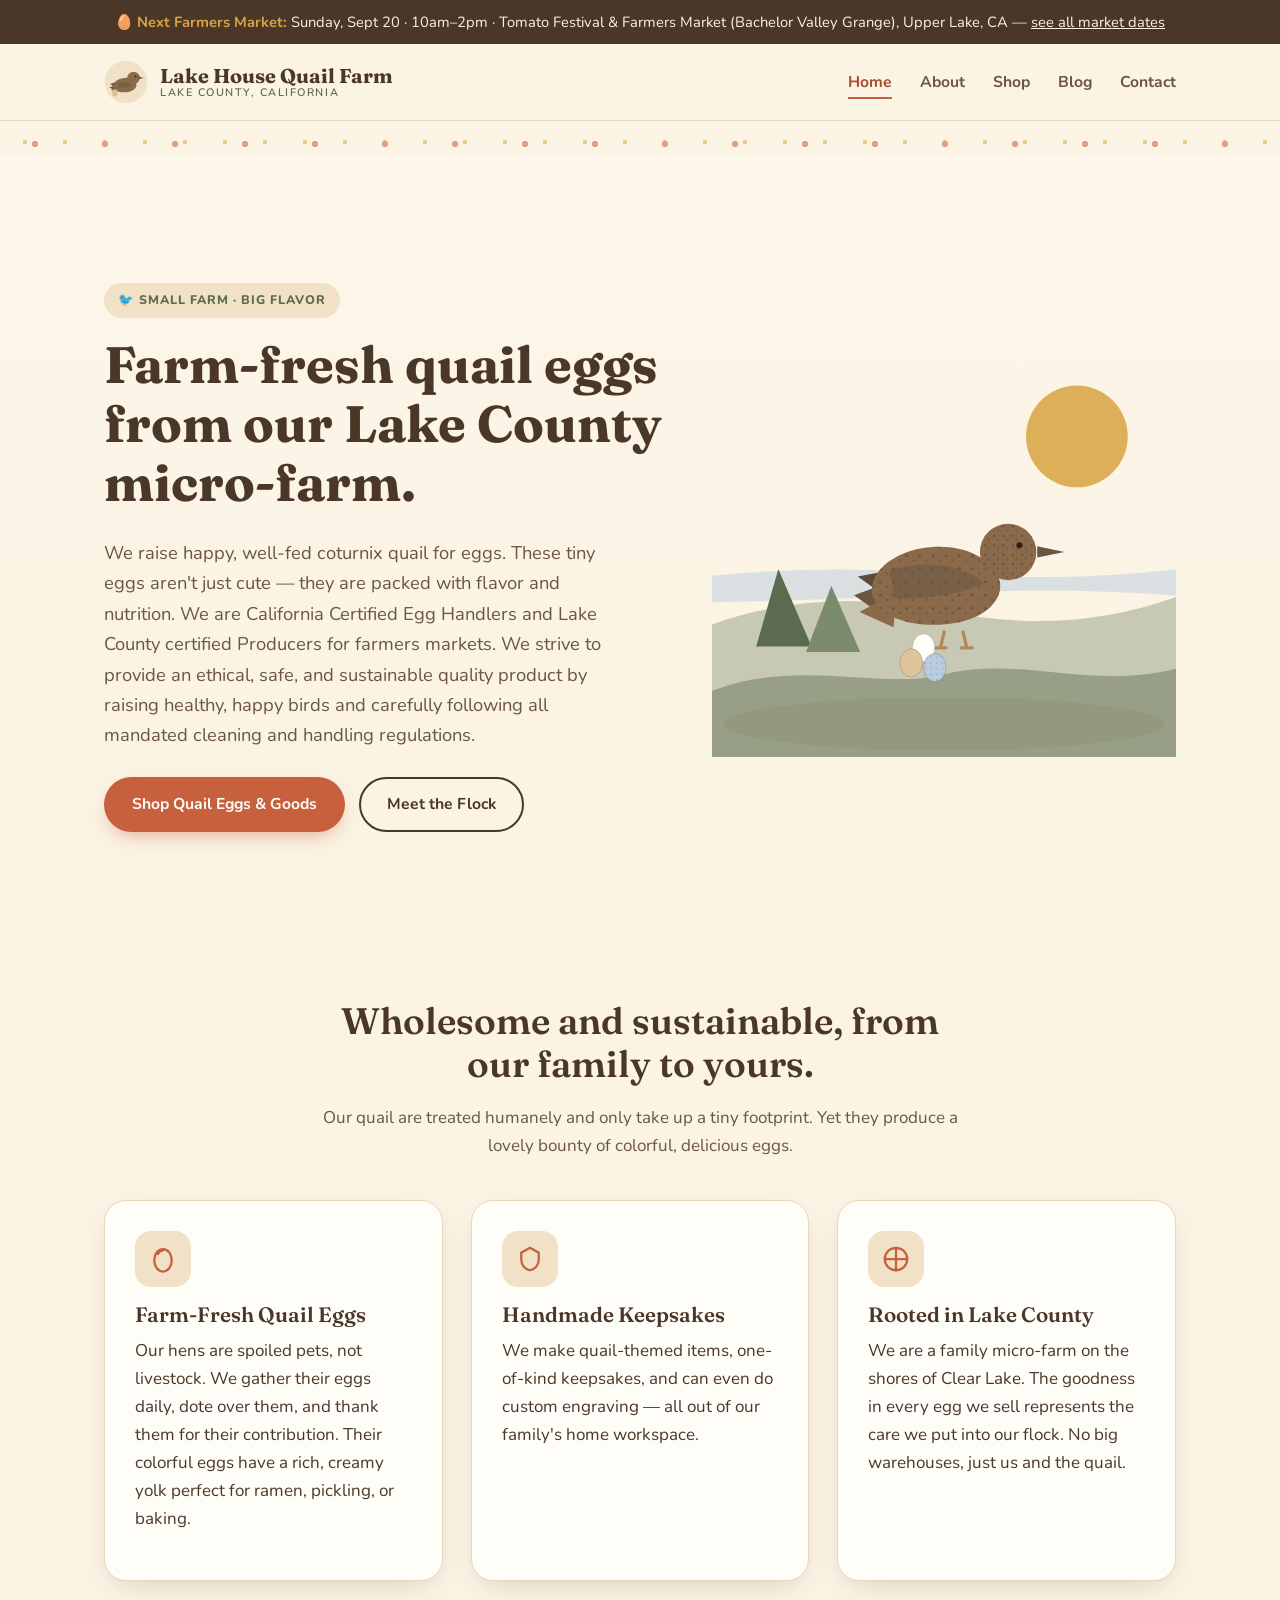
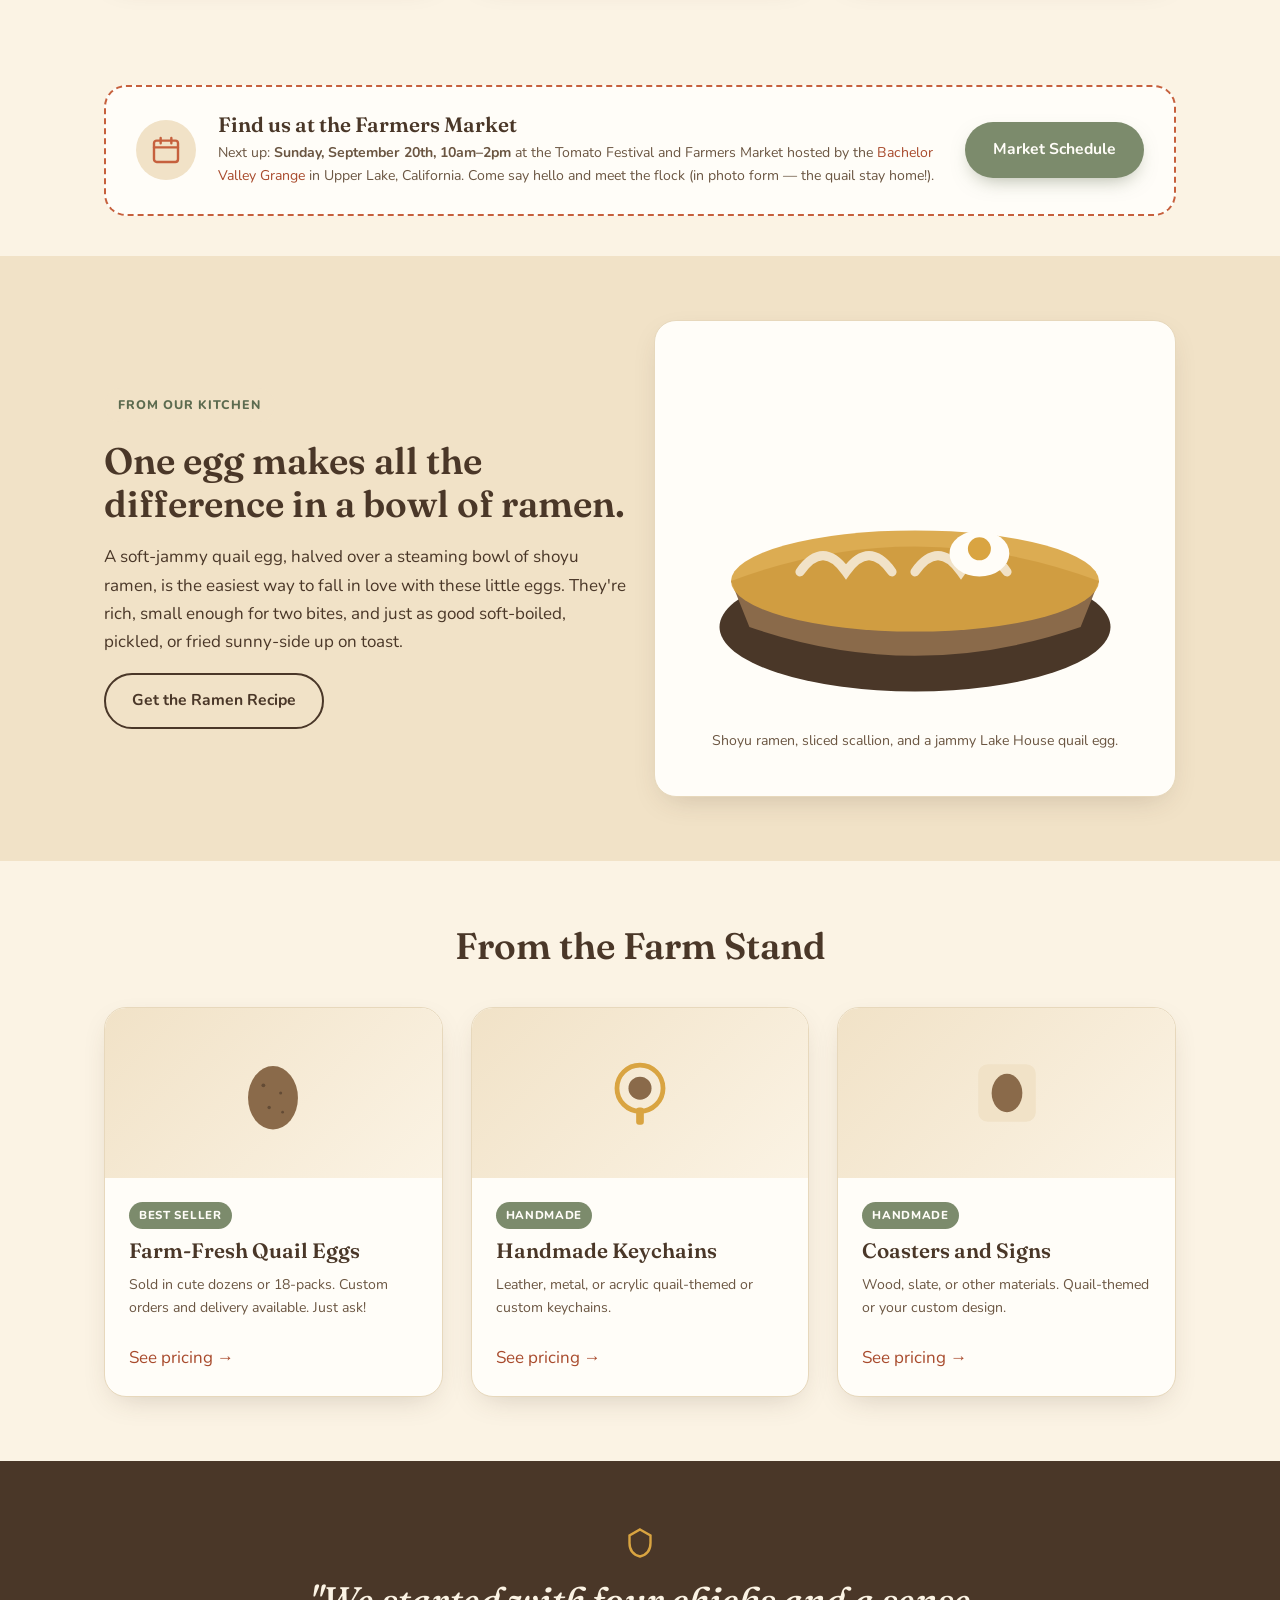
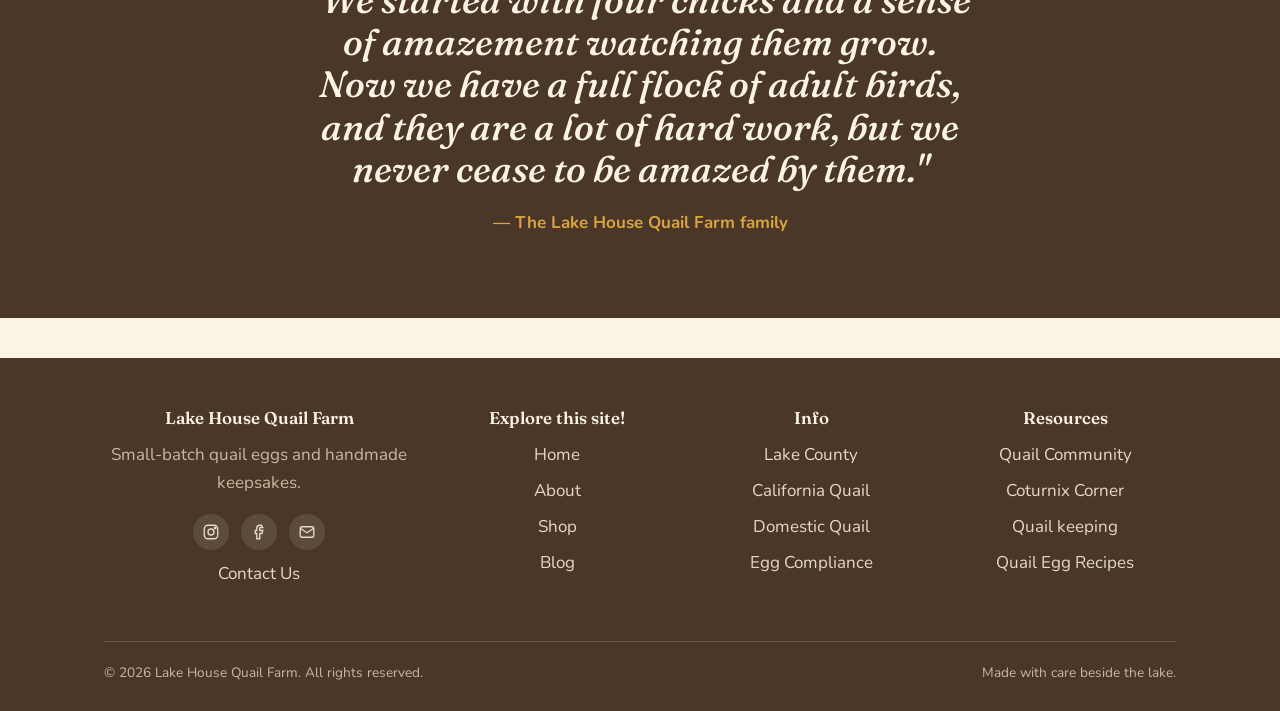
==== index.html @ 76531125 "Initial commit: Lake House Quail Farm website Static site with home, about, shop, contact, and blog " ====
<!DOCTYPE html>
<html lang="en">
<head>
<meta charset="UTF-8">
<meta name="viewport" content="width=device-width, initial-scale=1.0">
<title>Lake House Quail Farm | Farm-Fresh Quail Eggs in Lake County, CA</title>
<meta name="description" content="Small-batch, farm-fresh quail eggs and handmade quail-egg keepsakes from Lake House Quail Farm, nestled beside the water in Lake County, Northern California.">
<link rel="icon" href="data:image/svg+xml,<svg xmlns=%22http://www.w3.org/2000/svg%22 viewBox=%220 0 100 100%22><circle cx=%2250%22 cy=%2250%22 r=%2248%22 fill=%22%23C6603D%22/></svg>">
<link rel="stylesheet" href="css/style.css">
</head>
<body>

<div class="market-banner">
  🥚 <strong>Next Farmers Market:</strong> Sunday, Sept&nbsp;20 &middot; 10am&ndash;2pm &middot; Tomato Festival &amp; Farmers Market (Bachelor Valley Grange), Upper Lake, CA &mdash; <a href="contact.html">see all market dates</a>
</div>

<header class="site-header">
  <div class="nav-inner">
    <a href="index.html" class="brand">
      <svg class="logo-mark" viewBox="0 0 64 64" fill="none" xmlns="http://www.w3.org/2000/svg">
        <circle cx="32" cy="32" r="31" fill="#F1E2C7"/>
        <!-- tail -->
        <path d="M9 35 L21 31 L18 41 Z" fill="#5C4A38"/>
        <path d="M8 40 L20 35 L17 45 Z" fill="#6B5642"/>
        <path d="M10 44 L21 38 L19 47 Z" fill="#8A6A4A"/>
        <!-- body -->
        <path d="M14 42 C11 34 19 27 29 26 C38 25 45 29 47 35 C48 39 45 44 37 46 C28 48 18 47 14 42 Z" fill="#8A6A4A"/>
        <!-- wing -->
        <path d="M20 34 C27 31 36 32 41 37 C35 39 27 40 21 40 Z" fill="#6B5642" opacity="0.55"/>
        <!-- head -->
        <circle cx="43" cy="26" r="9" fill="#8A6A4A"/>
        <!-- beak -->
        <path d="M50 24 L58 26 L50 28 Z" fill="#6B5642"/>
        <!-- eye -->
        <circle cx="46" cy="24" r="1.3" fill="#2E2018"/>
        <!-- egg -->
        <ellipse cx="16" cy="48" rx="4.2" ry="5.2" fill="#DEC49A"/>
        <circle cx="14.5" cy="46" r="0.55" fill="#4A3728" opacity="0.5"/>
        <circle cx="17" cy="49" r="0.55" fill="#4A3728" opacity="0.5"/>
        <circle cx="15" cy="51" r="0.55" fill="#4A3728" opacity="0.5"/>
      </svg>
      <span class="brand-text">Lake House Quail Farm<small>Lake County, California</small></span>
    </a>
    <nav class="main-nav">
      <ul>
        <li><a href="index.html" class="active">Home</a></li>
        <li><a href="about.html">About</a></li>
        <li><a href="shop.html">Shop</a></li>
        <li><a href="blog.html">Blog</a></li>
        <li><a href="contact.html">Contact</a></li>
      </ul>
    </nav>
  </div>
</header>

<div class="speckle-divider"></div>

<!-- HERO -->
<section class="hero">
  <div class="hero-inner">
    <div>
      <span class="eyebrow">🐦 Small Farm &middot; Big Flavor</span>
      <h1>Farm-fresh quail eggs from our Lake County micro-farm.</h1>
      <p class="lead">We raise happy, well-fed coturnix quail for eggs. These tiny eggs aren't just cute &mdash; they are packed with flavor and nutrition. We are California Certified Egg Handlers and Lake County certified Producers for farmers markets. We strive to provide an ethical, safe, and sustainable quality product by raising healthy, happy birds and carefully following all mandated cleaning and handling regulations.</p>
      <div class="hero-cta">
        <a href="shop.html" class="btn btn-primary">Shop Quail Eggs &amp; Goods</a>
        <a href="blog-meet-the-flock.html" class="btn btn-outline">Meet the Flock</a>
      </div>
    </div>
    <div class="hero-art">
      <svg viewBox="0 0 420 360" xmlns="http://www.w3.org/2000/svg">
        <ellipse cx="210" cy="330" rx="200" ry="24" fill="#F1E2C7"/>
        <!-- distant lake, far background, glimpsed behind the hill -->
        <path d="M0 196 Q100 186 210 194 T420 190 L420 214 Q310 206 210 212 T0 220 Z" fill="#B9CDE0" opacity="0.5"/>
        <!-- rolling hill / meadow -->
        <path d="M0 240 Q100 205 210 228 T420 215 V360 H0 Z" fill="#7C8B6C" opacity="0.4"/>
        <!-- grassy foreground -->
        <path d="M0 300 C80 270 150 300 210 285 C280 268 340 300 420 280 V360 H0 Z" fill="#5C6B4F" opacity="0.45"/>
        <circle cx="330" cy="70" r="46" fill="#D9A441" opacity="0.85"/>
        <path d="M40 260 L60 190 L90 260 Z" fill="#5C6B4F"/>
        <path d="M85 265 L108 205 L134 265 Z" fill="#7C8B6C"/>
        <!-- quail -->
        <g transform="translate(125,115) scale(0.85)">
          <!-- legs -->
          <path d="M100 155 L96 172 M96 172 L90 172 M96 172 L102 172" stroke="#B08A5A" stroke-width="3.5" fill="none" stroke-linecap="round"/>
          <path d="M120 155 L124 172 M124 172 L118 172 M124 172 L130 172" stroke="#B08A5A" stroke-width="3.5" fill="none" stroke-linecap="round"/>
          <!-- fuller fanned tail -->
          <path d="M8 96 L52 88 L44 122 Z" fill="#5C4A38"/>
          <path d="M4 116 L48 100 L38 140 Z" fill="#6B5642"/>
          <path d="M10 134 L50 112 L46 150 Z" fill="#8A6A4A"/>
          <!-- body -->
          <path d="M25 120 C15 95 45 68 85 65 C120 62 148 75 158 98 C165 115 150 138 115 145 C78 152 38 145 25 120 Z" fill="#8A6A4A"/>
          <path d="M25 120 C15 95 45 68 85 65 C120 62 148 75 158 98 C165 115 150 138 115 145 C78 152 38 145 25 120 Z" fill="url(#speckle)"/>
          <!-- wing (bigger) -->
          <path d="M42 90 C75 78 118 82 142 103 C120 115 82 120 48 120 Z" fill="#6B5642" opacity="0.55"/>
          <!-- head -->
          <circle cx="168" cy="70" r="30" fill="#8A6A4A"/>
          <circle cx="168" cy="70" r="30" fill="url(#speckle2)"/>
          <!-- beak, straight out, narrow -->
          <path d="M199 64 L228 70 L199 76 Z" fill="#6B5642"/>
          <!-- eye -->
          <circle cx="180" cy="63" r="3.2" fill="#2E2018"/>
          <!-- eggs by her feet -->
          <ellipse cx="78" cy="172" rx="12" ry="15" fill="#FFFDF8" stroke="#4A3728" stroke-width="1" stroke-opacity="0.25"/>
          <ellipse cx="65" cy="188" rx="12" ry="15" fill="#DEC49A" stroke="#4A3728" stroke-width="1" stroke-opacity="0.25"/>
          <ellipse cx="90" cy="193" rx="12" ry="15" fill="#B9CDE0" stroke="#4A3728" stroke-width="1" stroke-opacity="0.25"/>
          <ellipse cx="90" cy="193" rx="12" ry="15" fill="url(#eggspeckle)"/>
        </g>
        <defs>
          <pattern id="speckle" width="14" height="14" patternUnits="userSpaceOnUse">
            <circle cx="4" cy="4" r="1.6" fill="#4A3728" opacity="0.5"/>
            <circle cx="11" cy="9" r="1.2" fill="#4A3728" opacity="0.4"/>
          </pattern>
          <pattern id="speckle2" width="10" height="10" patternUnits="userSpaceOnUse">
            <circle cx="3" cy="3" r="1.2" fill="#4A3728" opacity="0.5"/>
            <circle cx="7" cy="7" r="1" fill="#4A3728" opacity="0.4"/>
          </pattern>
          <pattern id="eggspeckle" width="6" height="6" patternUnits="userSpaceOnUse">
            <circle cx="2" cy="2" r="0.7" fill="#4A3728" opacity="0.4"/>
          </pattern>
        </defs>
      </svg>
    </div>
  </div>
</section>

<!-- FEATURES -->
<section>
  <div class="wrap">
    <div class="section-head">
      <h2>Wholesome and sustainable, from our family to yours.</h2>
      <p>Our quail are treated humanely and only take up a tiny footprint. Yet they produce a lovely bounty of colorful, delicious eggs.</p>
    </div>
    <div class="grid grid-3">
      <div class="card">
        <div class="icon-wrap">
          <svg viewBox="0 0 24 24" fill="none" stroke="#C6603D" stroke-width="1.8"><ellipse cx="12" cy="13" rx="7" ry="9"/><path d="M8 8c1-2 3-3 4-3" stroke-linecap="round"/></svg>
        </div>
        <h3>Farm-Fresh Quail Eggs</h3>
        <p>Our hens are spoiled pets, not livestock. We gather their eggs daily, dote over them, and thank them for their contribution. Their colorful eggs have a rich, creamy yolk perfect for ramen, pickling, or baking.</p>
      </div>
      <div class="card">
        <div class="icon-wrap">
          <svg viewBox="0 0 24 24" fill="none" stroke="#C6603D" stroke-width="1.8"><path d="M12 3l7 4v5c0 5-3 8-7 9-4-1-7-4-7-9V7l7-4z"/></svg>
        </div>
        <h3>Handmade Keepsakes</h3>
        <p>We make quail-themed items, one-of-kind keepsakes, and can even do custom engraving &mdash; all out of our family's home workspace.</p>
      </div>
      <div class="card">
        <div class="icon-wrap">
          <svg viewBox="0 0 24 24" fill="none" stroke="#C6603D" stroke-width="1.8"><path d="M3 12h18M12 3v18" stroke-linecap="round"/><circle cx="12" cy="12" r="9"/></svg>
        </div>
        <h3>Rooted in Lake County</h3>
        <p>We are a family micro-farm on the shores of Clear Lake. The goodness in every egg we sell represents the care we put into our flock. No big warehouses, just us and the quail.</p>
      </div>
    </div>
  </div>
</section>

<!-- MARKET CALLOUT -->
<section class="tight">
  <div class="wrap">
    <div class="market-callout">
      <div class="icon-wrap">
        <svg viewBox="0 0 24 24" fill="none" stroke="#C6603D" stroke-width="1.8"><rect x="3" y="5" width="18" height="16" rx="2"/><path d="M3 10h18M8 3v4M16 3v4" stroke-linecap="round"/></svg>
      </div>
      <div style="flex:1; min-width:220px;">
        <h3 style="margin-bottom:4px;">Find us at the Farmers Market</h3>
        <p class="small" style="margin:0;">Next up: <strong>Sunday, September 20th, 10am&ndash;2pm</strong> at the Tomato Festival and Farmers Market hosted by the <a href="https://www.bachelorvalleygrange.org/">Bachelor Valley Grange</a> in Upper Lake, California. Come say hello and meet the flock (in photo form &mdash; the quail stay home!).</p>
      </div>
      <a href="https://www.bachelorvalleygrange.org/farmers-market" class="btn btn-sage">Market Schedule</a>
    </div>
  </div>
</section>

<!-- RECIPE / RAMEN FEATURE -->
<section class="bg-cream-dark">
  <div class="wrap">
    <div class="grid grid-2" style="align-items:center;">
      <div>
        <span class="eyebrow">From Our Kitchen</span>
        <h2>One egg makes all the difference in a bowl of ramen.</h2>
        <p>A soft-jammy quail egg, halved over a steaming bowl of shoyu ramen, is the easiest way to fall in love with these little eggs. They're rich, small enough for two bites, and just as good soft-boiled, pickled, or fried sunny-side up on toast.</p>
        <a href="blog-quail-egg-ramen.html" class="btn btn-outline">Get the Ramen Recipe</a>
      </div>
      <div class="card" style="text-align:center;">
        <svg viewBox="0 0 200 160" width="100%" height="auto">
          <ellipse cx="100" cy="120" rx="85" ry="28" fill="#4A3728"/>
          <path d="M20 100 Q100 70 180 100 L172 120 Q100 145 28 120 Z" fill="#8A6A4A"/>
          <ellipse cx="100" cy="100" rx="80" ry="22" fill="#D9A441" opacity="0.9"/>
          <path d="M50 96 q10 -14 20 0 q10 -14 20 0" stroke="#F1E2C7" stroke-width="4" fill="none" stroke-linecap="round"/>
          <path d="M100 96 q10 -14 20 0 q10 -14 20 0" stroke="#F1E2C7" stroke-width="4" fill="none" stroke-linecap="round"/>
          <ellipse cx="128" cy="88" rx="13" ry="10" fill="#FFFDF8"/>
          <circle cx="128" cy="86" r="5" fill="#D9A441"/>
        </svg>
        <p class="small" style="margin-top:10px;">Shoyu ramen, sliced scallion, and a jammy Lake House quail egg.</p>
      </div>
    </div>
  </div>
</section>

<!-- SHOP TEASER -->
<section>
  <div class="wrap">
    <div class="section-head">
      <h2>From the Farm Stand</h2>
    </div>
    <div class="grid grid-3">
      <div class="product-card">
        <div class="product-media">
          <svg viewBox="0 0 100 100"><ellipse cx="50" cy="55" rx="26" ry="33" fill="#8A6A4A"/><circle cx="40" cy="42" r="2" fill="#4A3728" opacity="0.6"/><circle cx="58" cy="50" r="1.6" fill="#4A3728" opacity="0.6"/><circle cx="46" cy="65" r="1.8" fill="#4A3728" opacity="0.6"/><circle cx="60" cy="70" r="1.4" fill="#4A3728" opacity="0.6"/></svg>
        </div>
        <div class="product-body">
          <span class="badge">Best Seller</span>
          <h3 style="margin:0;">Farm-Fresh Quail Eggs</h3>
          <p class="small" style="flex:1;">Sold in cute dozens or 18-packs. Custom orders and delivery available. Just ask!</p>
          <a href="shop.html">See pricing &rarr;</a>
        </div>
      </div>
      <div class="product-card">
        <div class="product-media">
          <svg viewBox="0 0 100 100"><circle cx="50" cy="45" r="24" fill="none" stroke="#D9A441" stroke-width="5"/><rect x="46" y="65" width="8" height="18" rx="3" fill="#D9A441"/><circle cx="50" cy="45" r="12" fill="#8A6A4A"/></svg>
        </div>
        <div class="product-body">
          <span class="badge">Handmade</span>
          <h3 style="margin:0;">Handmade Keychains</h3>
          <p class="small" style="flex:1;">Leather, metal, or acrylic quail-themed or custom keychains.</p>
          <a href="shop.html">See pricing &rarr;</a>
        </div>
      </div>
      <div class="product-card">
        <div class="product-media">
          <svg viewBox="0 0 100 100"><rect x="20" y="20" width="60" height="60" rx="10" fill="#F1E2C7"/><ellipse cx="50" cy="50" rx="16" ry="20" fill="#8A6A4A"/></svg>
        </div>
        <div class="product-body">
          <span class="badge">Handmade</span>
          <h3 style="margin:0;">Coasters and Signs</h3>
          <p class="small" style="flex:1;">Wood, slate, or other materials. Quail-themed or your custom design.</p>
          <a href="shop.html">See pricing &rarr;</a>
        </div>
      </div>
    </div>
  </div>
</section>

<!-- WHOLESOME LIVING QUOTE -->
<section class="bg-brown">
  <div class="wrap center" style="max-width:720px;">
    <svg viewBox="0 0 24 24" width="36" style="margin:0 auto 18px;" fill="none" stroke="#D9A441" stroke-width="1.6"><path d="M12 3l7 4v5c0 5-3 8-7 9-4-1-7-4-7-9V7l7-4z"/></svg>
    <h2 style="font-style:italic; font-weight:500;">"We started with four chicks and a sense of amazement watching them grow. Now we have a full flock of adult birds, and they are a lot of hard work, but we never cease to be amazed by them."</h2>
    <p style="color:#D9A441; font-weight:700; margin-top:14px;">&mdash; The Lake House Quail Farm family</p>
  </div>
</section>

<footer class="site-footer">
  <div class="wrap">
    <div class="footer-grid">
      <div>
        <h4>Lake House Quail Farm</h4>
        <p style="color:#C9B9A0;">Small-batch quail eggs and handmade keepsakes.</p>
        <div class="social-row">
          <a href="https://www.instagram.com/lakehousequailfarm/" aria-label="Instagram" title="Instagram"><svg viewBox="0 0 24 24" fill="none" stroke="#E7D9C4" stroke-width="1.8"><rect x="3" y="3" width="18" height="18" rx="5"/><circle cx="12" cy="12" r="4"/><circle cx="17.5" cy="6.5" r="1"/></svg></a>
          <a href="https://www.facebook.com/search/top?q=lake%20house%20quail%20farm" aria-label="Facebook" title="Facebook"><svg viewBox="0 0 24 24" fill="none" stroke="#E7D9C4" stroke-width="1.8"><path d="M15 3h-2a4 4 0 00-4 4v3H7v4h2v7h4v-7h3l1-4h-4V7a1 1 0 011-1h3z"/></svg></a>
          <a href="mailto:lakehousequailfarm@gmail.com" aria-label="Email" title="Email"><svg viewBox="0 0 24 24" fill="none" stroke="#E7D9C4" stroke-width="1.8"><rect x="3" y="5" width="18" height="14" rx="2"/><path d="M3 7l9 6 9-6"/></svg></a>
        </div>
        <p style="margin-top:10px;"><a href="contact.html">Contact Us</a></p>
      </div>
      <div>
        <h4>Explore this site!</h4>
        <ul style="text-align:center;">
          <li><a href="index.html">Home</a></li>
          <li><a href="about.html">About</a></li>
          <li><a href="shop.html">Shop</a></li>
          <li><a href="blog.html">Blog</a></li>
        </ul>
      </div>
      <div>
        <h4>Info</h4>
        <ul style="text-align:center;">
          <li><a href="https://lakecounty.com/">Lake County</a></li>
          <li><a href="https://www.allaboutbirds.org/guide/California_Quail/overview">California Quail</a></li>
          <li><a href="https://www.themeateater.com/wild-and-whole/homesteading/a-guide-to-raising-quail">Domestic Quail</a></li>
          <li><a href="https://www.cdfa.ca.gov/AHFSS/mpes/esqm.html">Egg Compliance</a></li>
        </ul>
      </div>
      <div>
        <h4>Resources</h4>
        <ul style="text-align:center;">
          <li><a href="https://www.reddit.com/r/quails/">Quail Community</a></li>
          <li><a href="https://www.youtube.com/c/CoturnixCorner">Coturnix Corner</a></li>
          <li><a href="https://www.youtube.com/watch?v=nmTytJTMljg">Quail keeping</a></li>
          <li><a href="blog-more-quail-egg-recipes.html">Quail Egg Recipes</a></li>
        </ul>
      </div>
    </div>
    <div class="footer-bottom">
      <span>&copy; 2026 Lake House Quail Farm. All rights reserved.</span>
      <span>Made with care beside the lake.</span>
    </div>
  </div>
</footer>

</body>
</html>
---- css/style.css ----
/* =========================================================
   Lake House Quail Farm — shared stylesheet
   Warm & friendly farmhouse theme
   ========================================================= */

@import url('https://fonts.googleapis.com/css2?family=Fraunces:ital,opsz,wght@0,9..144,400;0,9..144,500;0,9..144,600;0,9..144,700;1,9..144,500&family=Nunito:wght@400;500;600;700;800&display=swap');

:root{
  --cream:        #FBF3E4;
  --cream-dark:   #F1E2C7;
  --paper:        #FFFDF8;
  --terracotta:   #C6603D;
  --terracotta-dk:#A84A2C;
  --sage:         #7C8B6C;
  --sage-dk:      #5C6B4F;
  --gold:         #D9A441;
  --brown:        #4A3728;
  --brown-soft:   #6B5642;
  --line:         #E7D8BC;
  --shadow:       0 10px 30px -12px rgba(74,55,40,0.25);
  --radius-lg:    22px;
  --radius-md:    14px;
  --radius-sm:    8px;
}

*, *::before, *::after{ box-sizing: border-box; }

html{ scroll-behavior: smooth; }

body{
  margin:0;
  background:var(--cream);
  color:var(--brown);
  font-family:'Nunito', -apple-system, BlinkMacSystemFont, 'Segoe UI', sans-serif;
  font-size:17px;
  line-height:1.65;
  -webkit-font-smoothing:antialiased;
}

h1,h2,h3,h4{
  font-family:'Fraunces', Georgia, serif;
  color:var(--brown);
  line-height:1.15;
  margin:0 0 0.5em;
  font-weight:600;
  font-variation-settings: 'opsz' 24;
}

h1{ font-size:clamp(2.1rem, 4vw, 3.4rem); font-weight:700; }
h2{ font-size:clamp(1.6rem, 3vw, 2.3rem); }
h3{ font-size:1.3rem; }

p{ margin:0 0 1em; }

a{ color:var(--terracotta-dk); text-decoration:none; }
a:hover{ text-decoration:underline; }

img, svg{ max-width:100%; display:block; }

.wrap{
  max-width:1120px;
  margin:0 auto;
  padding:0 24px;
}

/* ---------- Buttons ---------- */
.btn{
  display:inline-flex;
  align-items:center;
  gap:8px;
  padding:13px 26px;
  border-radius:999px;
  font-family:'Nunito', sans-serif;
  font-weight:700;
  font-size:0.98rem;
  border:2px solid transparent;
  cursor:pointer;
  transition:transform .15s ease, box-shadow .15s ease, background .15s ease, color .15s ease;
}
.btn:hover{ text-decoration:none; transform:translateY(-2px); }

.btn-primary{
  background:var(--terracotta);
  color:var(--paper);
  box-shadow:0 8px 20px -8px rgba(198,96,61,0.6);
}
.btn-primary:hover{ background:var(--terracotta-dk); }

.btn-outline{
  background:transparent;
  border-color:var(--brown);
  color:var(--brown);
}
.btn-outline:hover{ background:var(--brown); color:var(--paper); }

.btn-sage{
  background:var(--sage);
  color:var(--paper);
  box-shadow:0 8px 20px -8px rgba(92,107,79,0.55);
}
.btn-sage:hover{ background:var(--sage-dk); }

/* ---------- Top banner (farmers market) ---------- */
.market-banner{
  background:var(--brown);
  color:var(--cream);
  font-size:0.92rem;
  text-align:center;
  padding:10px 16px;
}
.market-banner strong{ color:var(--gold); }
.market-banner a{ color:var(--cream); text-decoration:underline; }

/* ---------- Header / Nav ---------- */
header.site-header{
  background:var(--cream);
  border-bottom:1px solid var(--line);
  position:sticky;
  top:0;
  z-index:50;
}
.nav-inner{
  display:flex;
  align-items:center;
  justify-content:space-between;
  padding:16px 24px;
  max-width:1120px;
  margin:0 auto;
}
.brand{
  display:flex;
  align-items:center;
  gap:12px;
  font-family:'Fraunces', serif;
  font-weight:700;
  font-size:1.25rem;
  color:var(--brown);
}
.brand:hover{ text-decoration:none; }
.brand .logo-mark{ width:44px; height:44px; flex:none; }
.brand .brand-text{ display:flex; flex-direction:column; line-height:1.1; }
.brand .brand-text small{
  font-family:'Nunito', sans-serif;
  font-weight:600;
  font-size:0.68rem;
  letter-spacing:.14em;
  text-transform:uppercase;
  color:var(--sage-dk);
}

nav.main-nav ul{
  list-style:none;
  display:flex;
  gap:28px;
  margin:0;
  padding:0;
}
nav.main-nav a{
  color:var(--brown-soft);
  font-weight:700;
  font-size:0.98rem;
  padding-bottom:4px;
  border-bottom:2px solid transparent;
}
nav.main-nav a:hover, nav.main-nav a.active{
  color:var(--terracotta-dk);
  border-bottom-color:var(--terracotta);
  text-decoration:none;
}

.nav-toggle{ display:none; }

@media (max-width: 760px){
  .nav-inner{ flex-wrap:wrap; gap:10px; }
  nav.main-nav ul{ gap:16px; flex-wrap:wrap; justify-content:center; width:100%; }
}

/* ---------- Hero ---------- */
.hero{
  position:relative;
  overflow:hidden;
  background:linear-gradient(180deg, #FDF6EA 0%, var(--cream) 60%);
}
.hero-inner{
  max-width:1120px;
  margin:0 auto;
  padding:64px 24px 40px;
  display:grid;
  grid-template-columns:1.1fr 0.9fr;
  gap:40px;
  align-items:center;
}
@media (max-width: 860px){
  .hero-inner{ grid-template-columns:1fr; padding-top:36px; }
}
.eyebrow{
  display:inline-flex;
  align-items:center;
  gap:8px;
  background:var(--cream-dark);
  color:var(--sage-dk);
  font-weight:800;
  font-size:0.78rem;
  letter-spacing:.08em;
  text-transform:uppercase;
  padding:7px 14px;
  border-radius:999px;
  margin-bottom:18px;
}
.hero p.lead{ font-size:1.15rem; color:var(--brown-soft); max-width:46ch; }
.hero-cta{ display:flex; gap:14px; flex-wrap:wrap; margin-top:26px; }
.hero-art{ position:relative; }

/* ---------- Sections ---------- */
section{ padding:64px 0; }
section.tight{ padding:40px 0; }
.section-head{ max-width:640px; margin:0 auto 40px; text-align:center; }
.section-head p{ color:var(--brown-soft); }

.bg-cream-dark{ background:var(--cream-dark); }
.bg-brown{ background:var(--brown); color:var(--cream); }
.bg-brown h2, .bg-brown h3{ color:var(--cream); }
.bg-brown p{ color:#E7D9C4; }
.bg-sage{ background:var(--sage); color:var(--paper); }
.bg-sage h2{ color:var(--paper); }

/* ---------- Cards / grids ---------- */
.grid{ display:grid; gap:28px; }
.grid-3{ grid-template-columns:repeat(3, 1fr); }
.grid-2{ grid-template-columns:repeat(2, 1fr); }
@media (max-width: 860px){
  .grid-3{ grid-template-columns:1fr 1fr; }
  .grid-2{ grid-template-columns:1fr; }
}
@media (max-width: 600px){
  .grid-3{ grid-template-columns:1fr; }
}

.card{
  background:var(--paper);
  border:1px solid var(--line);
  border-radius:var(--radius-lg);
  padding:30px;
  box-shadow:var(--shadow);
}
.card .icon-wrap{
  width:56px; height:56px;
  border-radius:16px;
  background:var(--cream-dark);
  display:flex; align-items:center; justify-content:center;
  margin-bottom:16px;
}
.card .icon-wrap svg{ width:30px; height:30px; }

/* ---------- Speckled divider ---------- */
.speckle-divider{
  height:34px;
  background-image: radial-gradient(circle, var(--terracotta) 3px, transparent 3.5px),
                     radial-gradient(circle, var(--sage) 2.5px, transparent 3px),
                     radial-gradient(circle, var(--gold) 2px, transparent 2.5px);
  background-size: 70px 34px, 54px 34px, 40px 34px;
  background-position: 0 6px, 20px 20px, 45px 4px;
  background-repeat:repeat-x;
  opacity:0.55;
}

/* ---------- Market callout ---------- */
.market-callout{
  display:flex;
  align-items:center;
  gap:22px;
  background:var(--paper);
  border:2px dashed var(--terracotta);
  border-radius:var(--radius-lg);
  padding:26px 30px;
  flex-wrap:wrap;
}
.market-callout .icon-wrap{
  width:60px; height:60px; flex:none;
  border-radius:50%;
  background:var(--cream-dark);
  display:flex; align-items:center; justify-content:center;
}
.market-callout .icon-wrap svg{ width:32px; height:32px; }

/* ---------- Product cards ---------- */
.product-card{
  background:var(--paper);
  border:1px solid var(--line);
  border-radius:var(--radius-lg);
  overflow:hidden;
  box-shadow:var(--shadow);
  display:flex;
  flex-direction:column;
}
.product-media{
  height:170px;
  display:flex; align-items:center; justify-content:center;
  background:linear-gradient(135deg, var(--cream-dark), var(--cream));
}
.product-media svg{ width:96px; height:96px; }
.product-body{ padding:24px; display:flex; flex-direction:column; gap:10px; flex:1; }
.price{ font-family:'Fraunces', serif; font-weight:700; font-size:1.4rem; color:var(--terracotta-dk); }
.price small{ font-family:'Nunito',sans-serif; font-weight:600; font-size:0.85rem; color:var(--brown-soft); }
.badge{
  align-self:flex-start;
  background:var(--sage);
  color:var(--paper);
  font-size:0.72rem;
  font-weight:800;
  letter-spacing:.06em;
  text-transform:uppercase;
  padding:4px 10px;
  border-radius:999px;
}

/* ---------- Info / legal box ---------- */
.info-box{
  background:var(--cream-dark);
  border-left:5px solid var(--sage);
  border-radius:var(--radius-md);
  padding:22px 26px;
  font-size:0.95rem;
  color:var(--brown-soft);
}
.info-box h4{ color:var(--brown); margin-bottom:8px; }
.info-box ul{ margin:8px 0 0; padding-left:20px; }
.info-box li{ margin-bottom:6px; }

/* ---------- Blog ---------- */
.post-card{
  background:var(--paper);
  border:1px solid var(--line);
  border-radius:var(--radius-lg);
  overflow:hidden;
  box-shadow:var(--shadow);
  display:flex;
  flex-direction:column;
}
.post-media{
  height:150px;
  background:linear-gradient(135deg, var(--sage), var(--sage-dk));
  display:flex; align-items:center; justify-content:center;
}
.post-media svg{ width:64px; height:64px; }
.post-media.terra{ background:linear-gradient(135deg, var(--terracotta), var(--terracotta-dk)); }
.post-media.gold{ background:linear-gradient(135deg, var(--gold), #B9812C); }
.post-body{ padding:22px; display:flex; flex-direction:column; gap:10px; flex:1; }
.post-tag{ font-size:0.72rem; font-weight:800; letter-spacing:.06em; text-transform:uppercase; color:var(--sage-dk); }
.post-meta{ font-size:0.85rem; color:var(--brown-soft); }

article.post-content{
  max-width:720px;
  margin:0 auto;
  padding:10px 24px 60px;
}
article.post-content h2{ margin-top:1.4em; }
article.post-content blockquote{
  margin:1.6em 0;
  padding:4px 24px;
  border-left:4px solid var(--terracotta);
  font-family:'Fraunces', serif;
  font-style:italic;
  font-size:1.15rem;
  color:var(--brown-soft);
}
article.post-content ul, article.post-content ol{ padding-left:22px; }
article.post-content li{ margin-bottom:8px; }

/* ---------- Timeline (About) ---------- */
.timeline{ position:relative; padding-left:28px; border-left:3px solid var(--line); }
.timeline .t-item{ position:relative; margin-bottom:34px; }
.timeline .t-item::before{
  content:'';
  position:absolute; left:-37px; top:4px;
  width:14px; height:14px; border-radius:50%;
  background:var(--terracotta);
  border:3px solid var(--cream);
}
.timeline .t-year{ font-weight:800; color:var(--sage-dk); font-size:0.85rem; letter-spacing:.05em; text-transform:uppercase; }

/* ---------- Form ---------- */
form.contact-form{
  display:grid;
  gap:18px;
  background:var(--paper);
  border:1px solid var(--line);
  border-radius:var(--radius-lg);
  padding:32px;
  box-shadow:var(--shadow);
}
form.contact-form label{
  display:block;
  font-weight:700;
  margin-bottom:6px;
  font-size:0.92rem;
}
form.contact-form input,
form.contact-form select,
form.contact-form textarea{
  width:100%;
  padding:12px 14px;
  border-radius:var(--radius-sm);
  border:1.5px solid var(--line);
  background:var(--cream);
  font-family:'Nunito', sans-serif;
  font-size:1rem;
  color:var(--brown);
}
form.contact-form input:focus,
form.contact-form select:focus,
form.contact-form textarea:focus{
  outline:none;
  border-color:var(--terracotta);
}
.form-row{ display:grid; grid-template-columns:1fr 1fr; gap:18px; }
@media (max-width:600px){ .form-row{ grid-template-columns:1fr; } }
.form-note{ font-size:0.82rem; color:var(--brown-soft); }

/* ---------- Footer ---------- */
footer.site-footer{
  background:var(--brown);
  color:#E7D9C4;
  padding:50px 0 26px;
  margin-top:40px;
}
footer.site-footer h4{ color:var(--cream); font-family:'Fraunces', serif; margin-bottom:14px; }
footer.site-footer a{ color:#E7D9C4; }
footer.site-footer a:hover{ color:var(--gold); }
.footer-grid{
  display:grid;
  grid-template-columns:1.4fr 1fr 1fr 1fr;
  gap:32px;
  margin-bottom:36px;
  text-align:center;
}
@media (max-width:760px){ .footer-grid{ grid-template-columns:1fr 1fr; } }
.footer-grid ul{ list-style:none; padding:0; margin:0; display:flex; flex-direction:column; gap:8px; }
.footer-bottom{
  border-top:1px solid rgba(231,217,196,0.2);
  padding-top:20px;
  font-size:0.85rem;
  color:#C9B9A0;
  display:flex;
  justify-content:space-between;
  flex-wrap:wrap;
  gap:10px;
}
.social-row{ display:flex; gap:12px; margin-top:10px; justify-content:center; }
.social-row a{
  width:36px; height:36px;
  border-radius:50%;
  background:rgba(231,217,196,0.12);
  display:flex; align-items:center; justify-content:center;
}
.social-row a:hover{ background:var(--terracotta); }
.social-row svg{ width:18px; height:18px; }

/* ---------- Page header (interior pages) ---------- */
.page-header{
  background:var(--cream-dark);
  padding:52px 0 44px;
  text-align:center;
}
.page-header p{ color:var(--brown-soft); max-width:56ch; margin:0 auto; }

/* ---------- Utility ---------- */
.center{ text-align:center; }
.mt-0{ margin-top:0; }
.small{ font-size:0.88rem; color:var(--brown-soft); }

/* ---------- Meet the Flock (hen cards) ---------- */
.hen-grid{
  display:grid;
  grid-template-columns:repeat(2, 1fr);
  gap:36px 32px;
  margin:32px 0;
}
@media (max-width:700px){ .hen-grid{ grid-template-columns:1fr; } }
.hen-card{
  display:flex;
  gap:18px;
  align-items:flex-start;
}
.hen-photo-wrap{
  position:relative;
  flex:0 0 140px;
  width:140px;
  height:140px;
}
.photo-slot{
  width:100%; height:100%;
  border-radius:var(--radius-md);
  background:var(--cream-dark);
  border:2px dashed #C9A97C;
  display:flex;
  align-items:center;
  justify-content:center;
  text-align:center;
  font-size:0.7rem;
  line-height:1.3;
  color:var(--brown-soft);
  padding:8px;
  overflow:hidden;
}
.photo-slot.has-photo{
  border-style:solid;
  border-color:var(--line);
  padding:0;
}
.photo-slot.has-photo img{
  width:100%; height:100%;
  object-fit:cover;
  display:block;
}
.egg-badge{
  position:absolute;
  bottom:-10px;
  right:-10px;
  width:54px; height:54px;
  border-radius:50%;
  background:var(--paper);
  border:3px solid var(--paper);
  box-shadow:var(--shadow);
}
.egg-slot{
  width:100%; height:100%;
  border-radius:50%;
  border:2px dashed #C9A97C;
  background:var(--cream);
  display:flex;
  align-items:center;
  justify-content:center;
  text-align:center;
  font-size:0.5rem;
  line-height:1.15;
  color:var(--brown-soft);
  padding:4px;
}
.egg-slot.color-fill{
  border-style:solid;
  border-color:var(--line);
  padding:0;
}
.egg-slot.has-photo{
  border-style:solid;
  border-color:var(--line);
  padding:0;
  overflow:hidden;
}
.egg-slot.has-photo img{
  width:100%; height:100%;
  object-fit:cover;
  display:block;
}
.hen-info h3{ margin:0 0 4px; }
.hen-tag{ font-size:0.72rem; font-weight:800; letter-spacing:.06em; text-transform:uppercase; color:var(--sage-dk); display:block; margin-bottom:4px; }
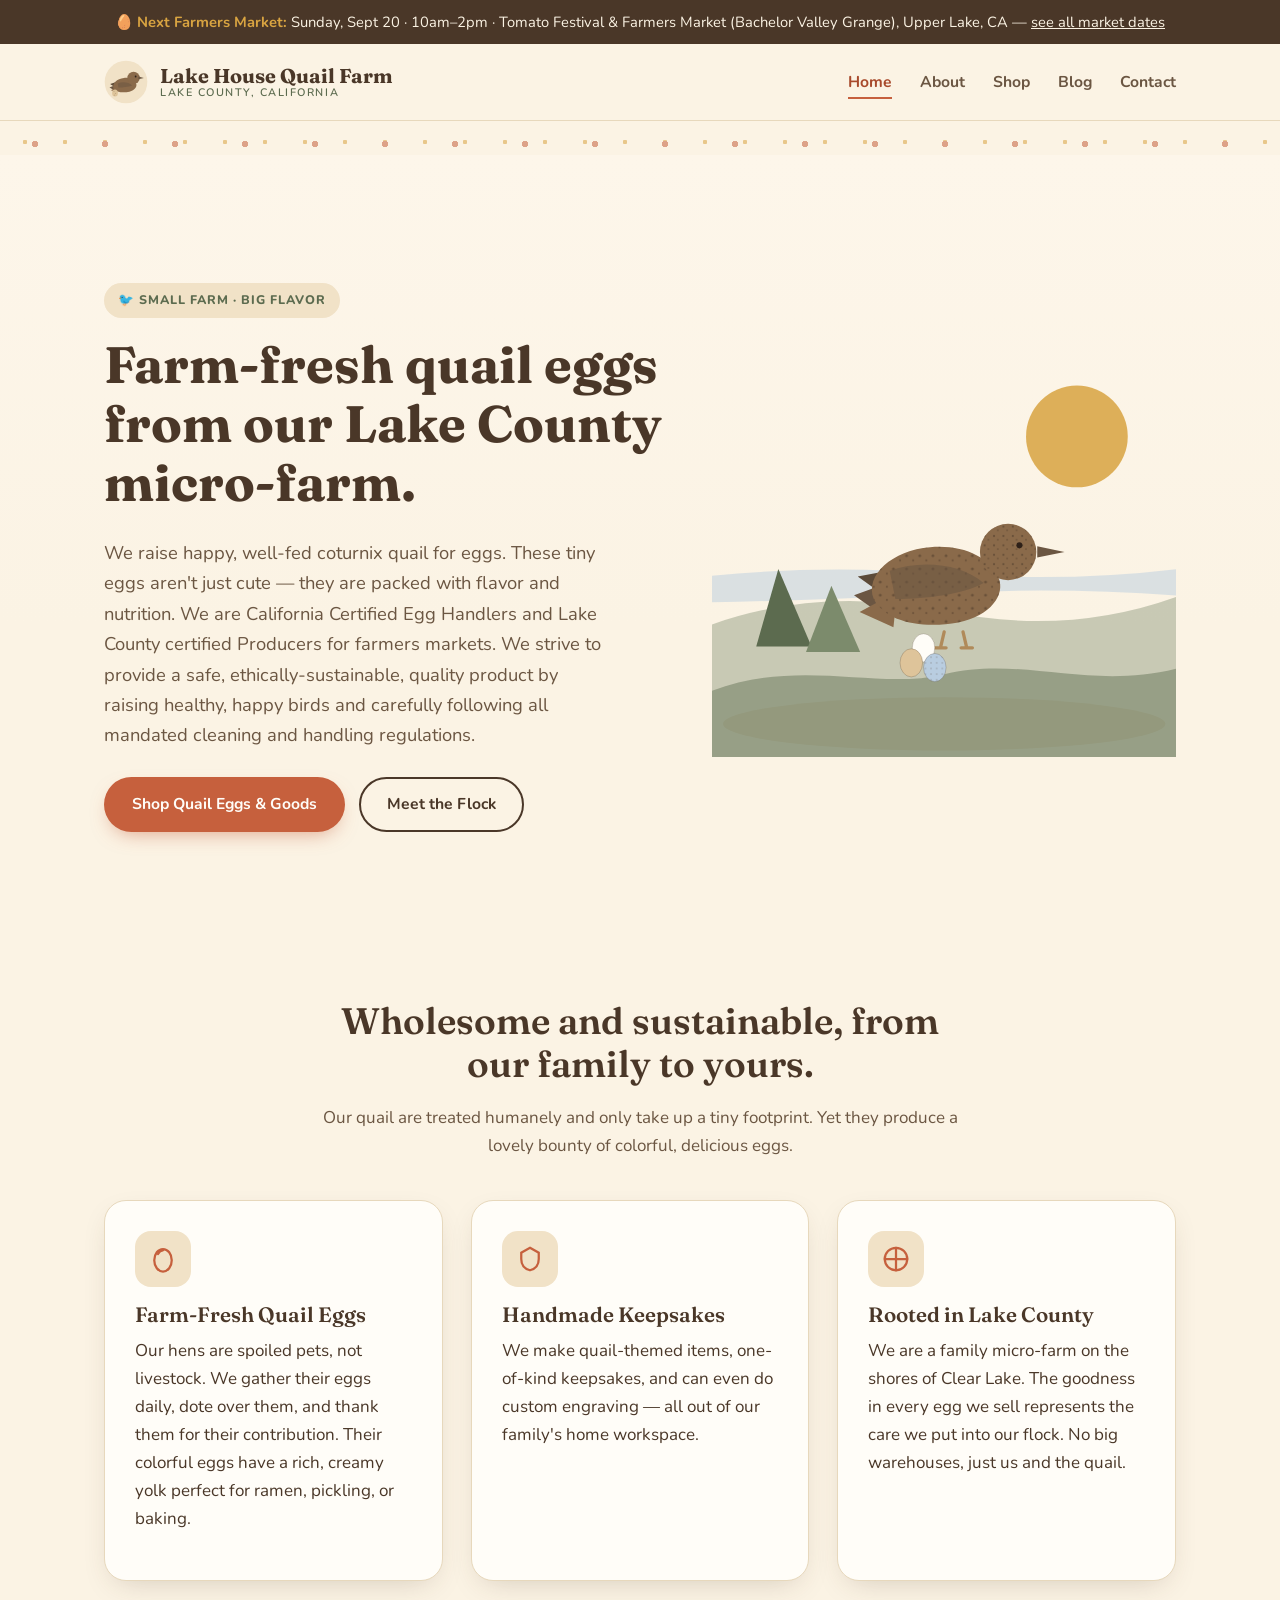
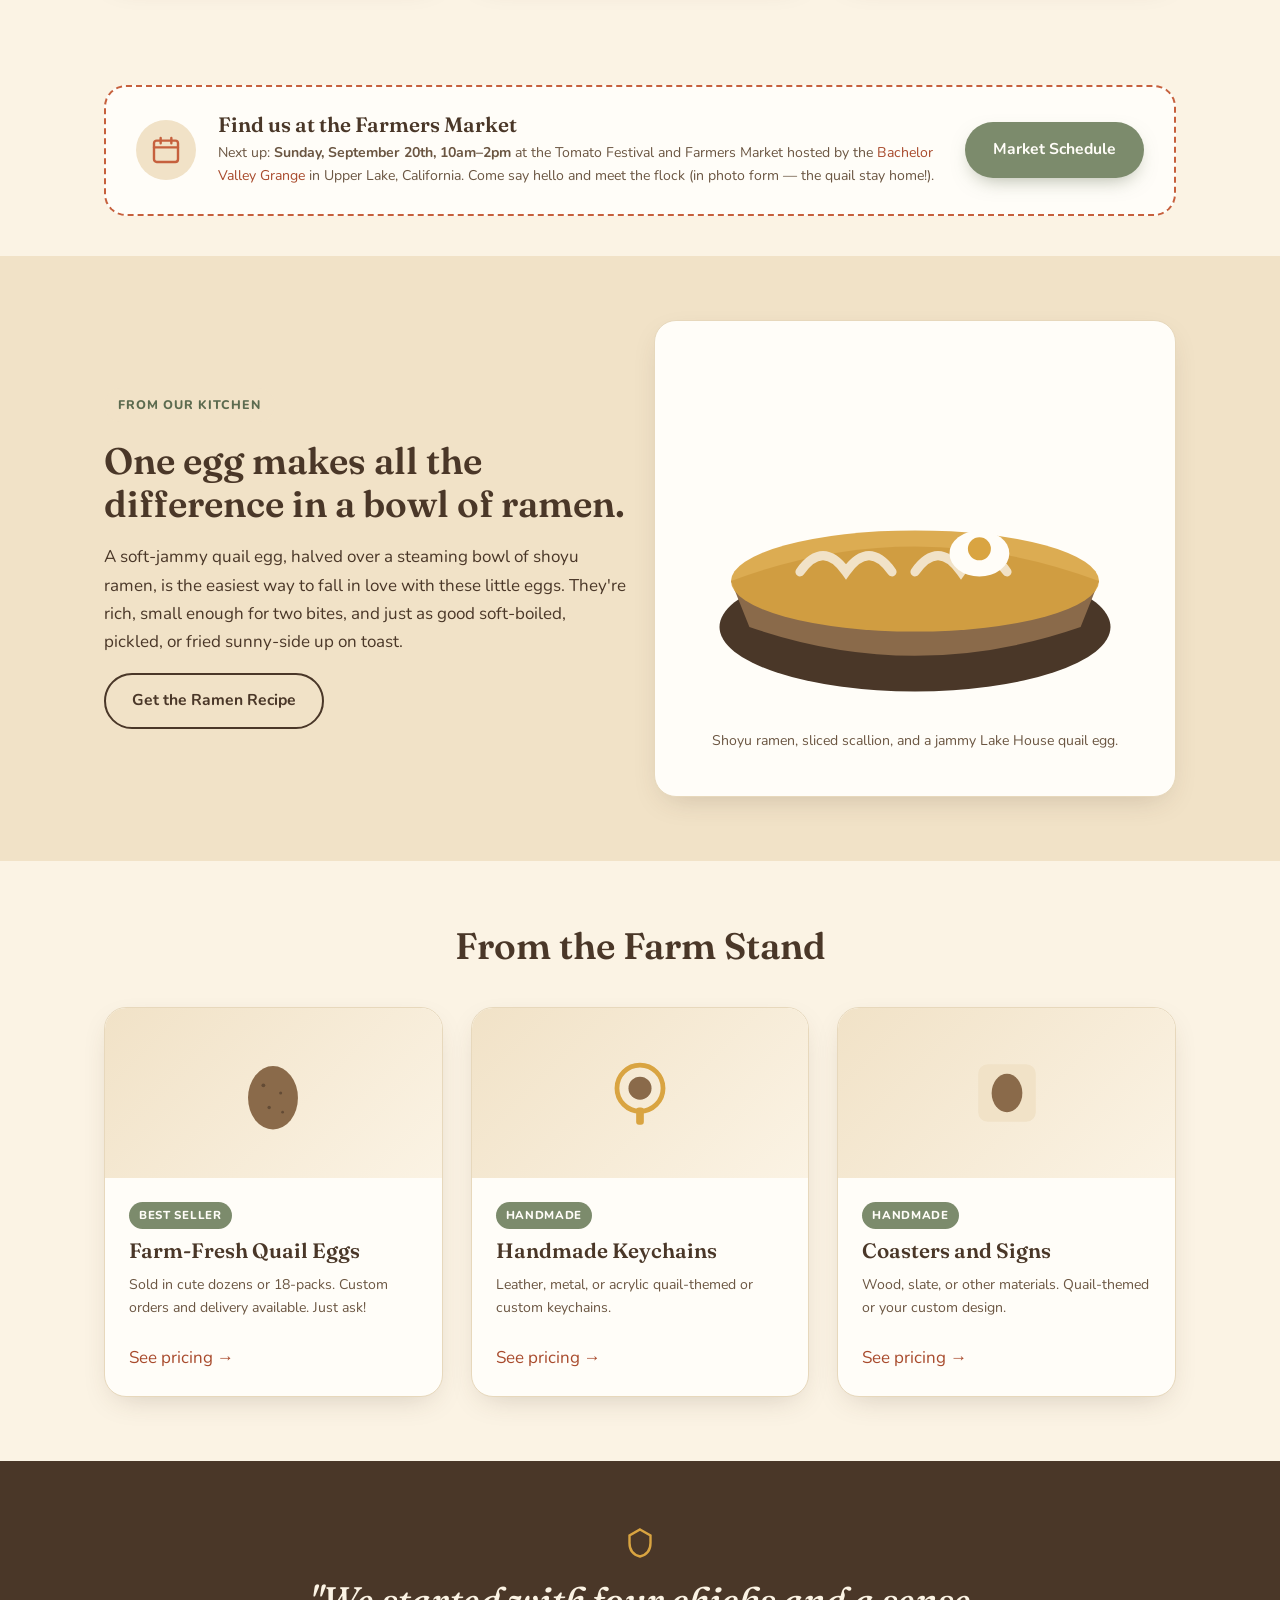
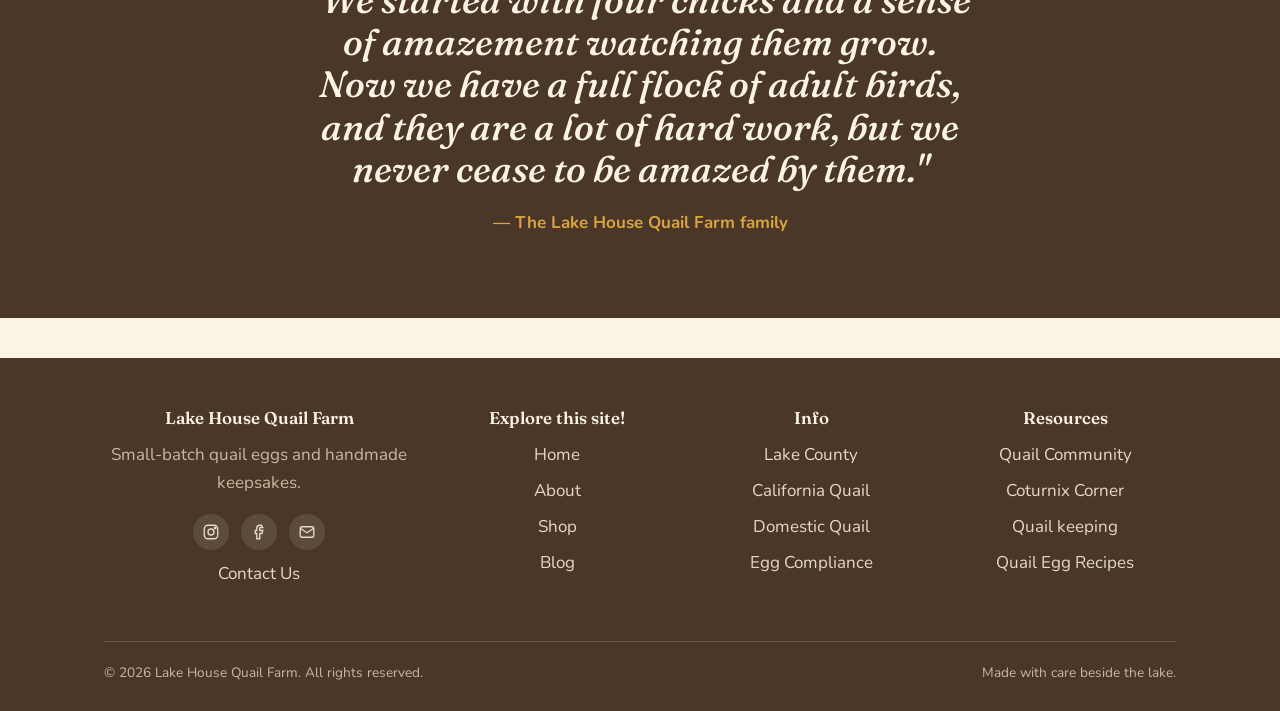
==== commit a8cd4cc0: "Add files via upload Update homepage description and small wording fixes." ====
--- a/index.html
+++ b/index.html
@@ -3,8 +3,8 @@
 <head>
 <meta charset="UTF-8">
 <meta name="viewport" content="width=device-width, initial-scale=1.0">
-<title>Lake House Quail Farm | Farm-Fresh Quail Eggs in Lake County, CA</title>
-<meta name="description" content="Small-batch, farm-fresh quail eggs and handmade quail-egg keepsakes from Lake House Quail Farm, nestled beside the water in Lake County, Northern California.">
+<title>Lake House Quail Farm | Farm Fresh Quail Eggs in Lake County, CA</title>
+<meta name="description" content="Farm fresh quail eggs and handmade quail-themed keepsakes from Lake County, California.">
 <link rel="icon" href="data:image/svg+xml,<svg xmlns=%22http://www.w3.org/2000/svg%22 viewBox=%220 0 100 100%22><circle cx=%2250%22 cy=%2250%22 r=%2248%22 fill=%22%23C6603D%22/></svg>">
 <link rel="stylesheet" href="css/style.css">
 </head>
@@ -61,7 +61,7 @@
     <div>
       <span class="eyebrow">🐦 Small Farm &middot; Big Flavor</span>
       <h1>Farm-fresh quail eggs from our Lake County micro-farm.</h1>
-      <p class="lead">We raise happy, well-fed coturnix quail for eggs. These tiny eggs aren't just cute &mdash; they are packed with flavor and nutrition. We are California Certified Egg Handlers and Lake County certified Producers for farmers markets. We strive to provide an ethical, safe, and sustainable quality product by raising healthy, happy birds and carefully following all mandated cleaning and handling regulations.</p>
+      <p class="lead">We raise happy, well-fed coturnix quail for eggs. These tiny eggs aren't just cute &mdash; they are packed with flavor and nutrition. We are California Certified Egg Handlers and Lake County certified Producers for farmers markets. We strive to provide a safe, ethically-sustainable, quality product by raising healthy, happy birds and carefully following all mandated cleaning and handling regulations.</p>
       <div class="hero-cta">
         <a href="shop.html" class="btn btn-primary">Shop Quail Eggs &amp; Goods</a>
         <a href="blog-meet-the-flock.html" class="btn btn-outline">Meet the Flock</a>
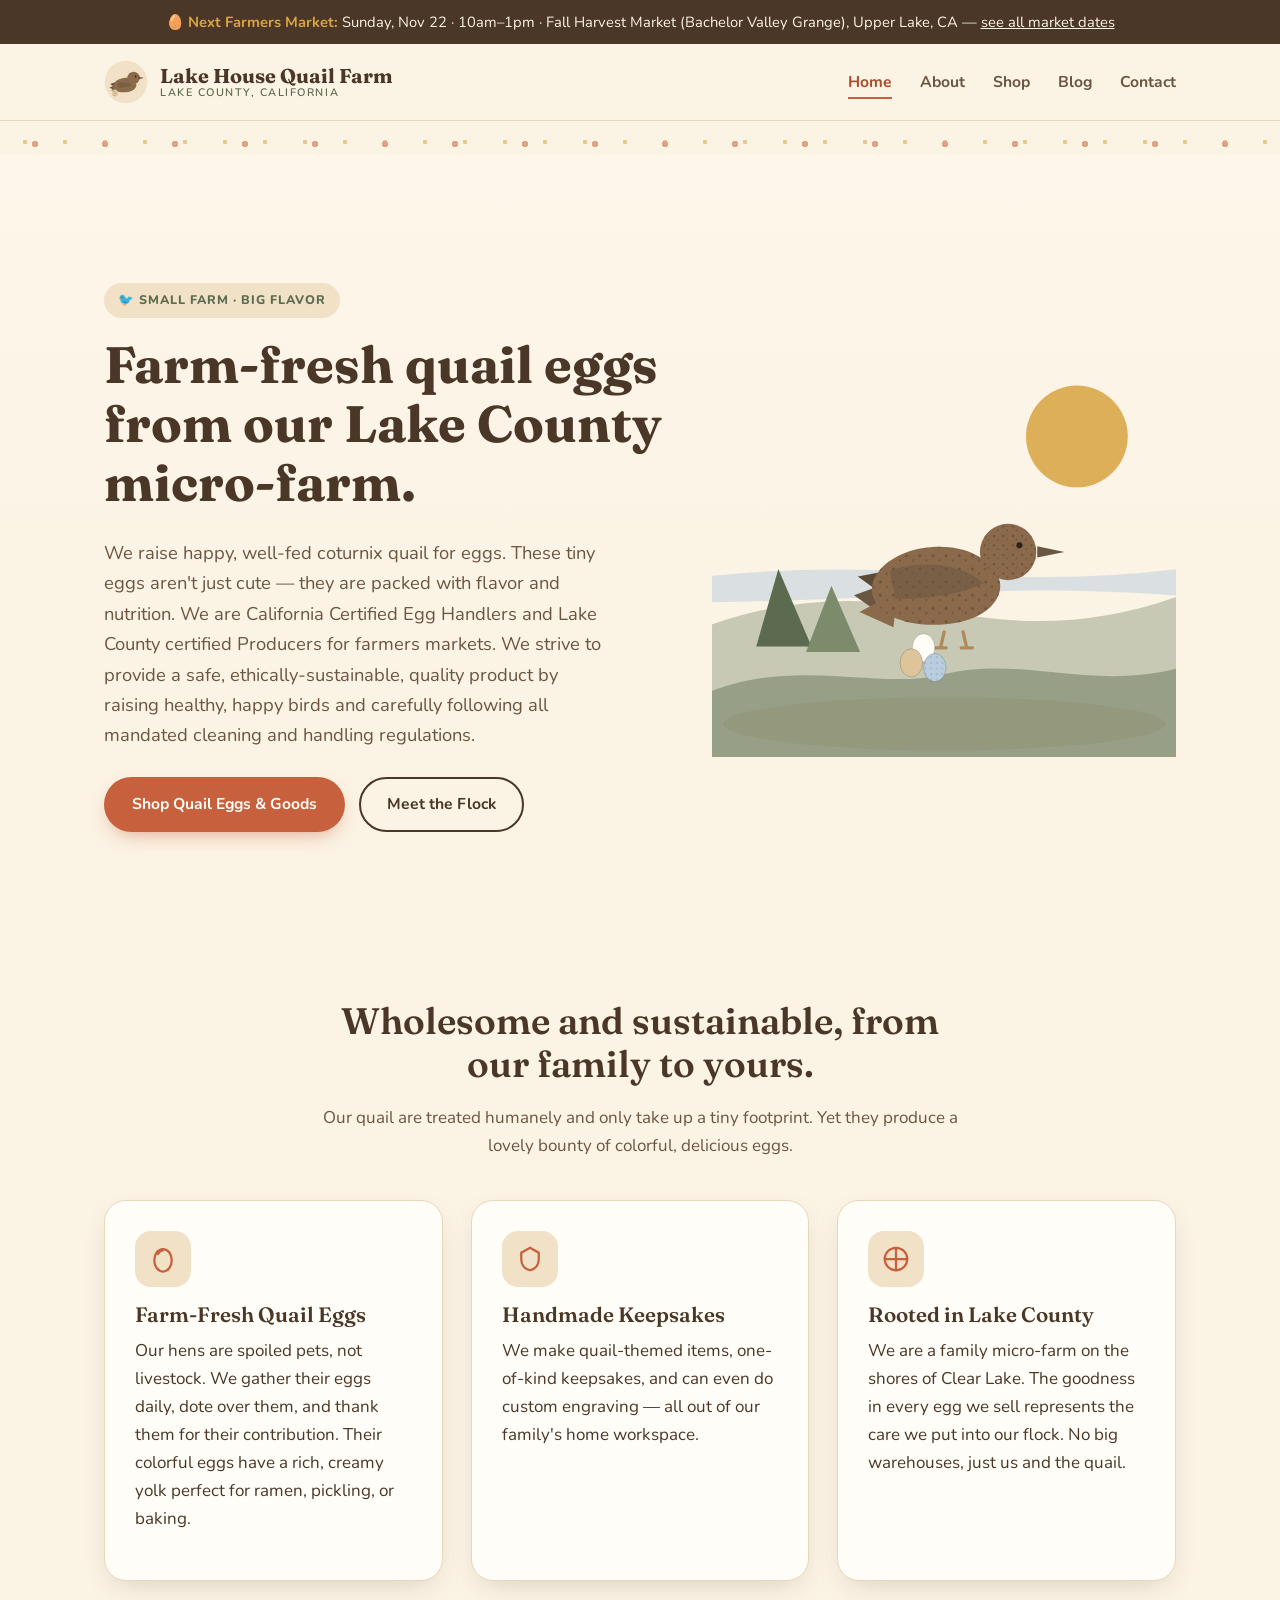
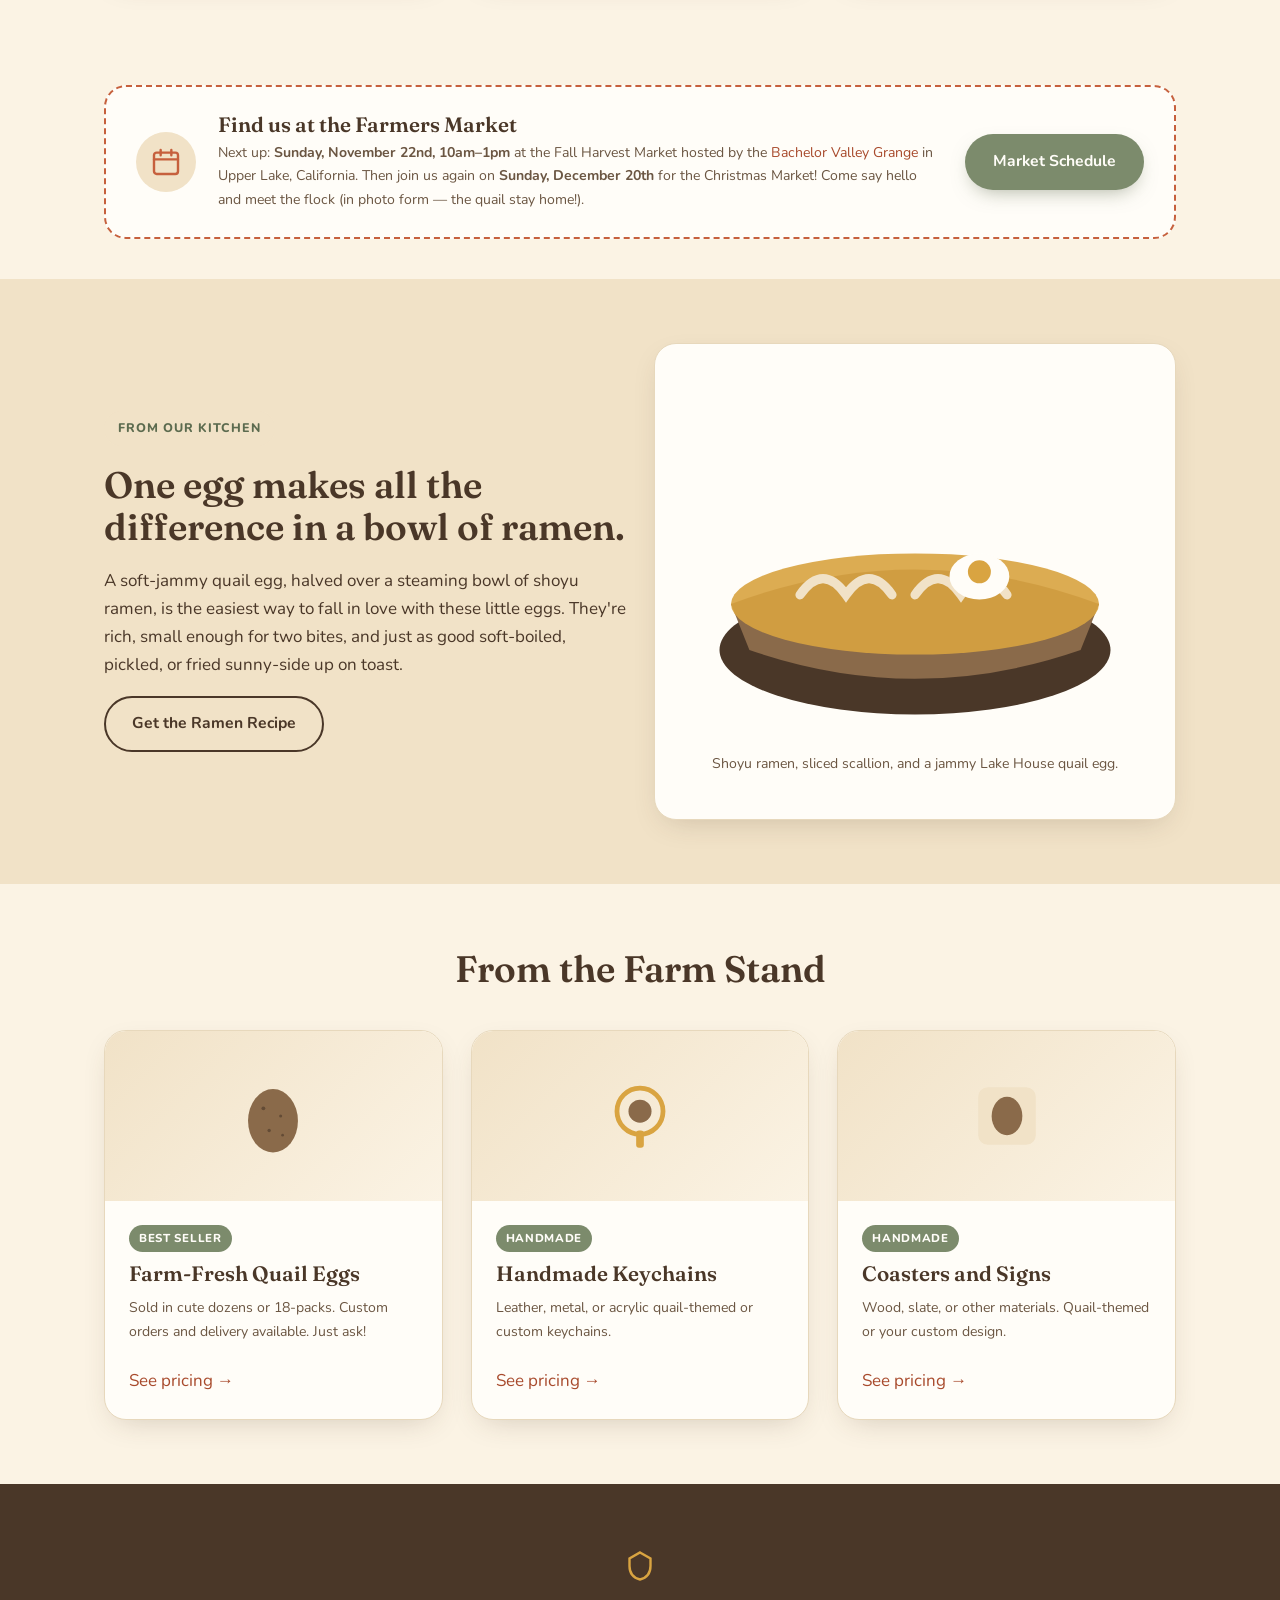
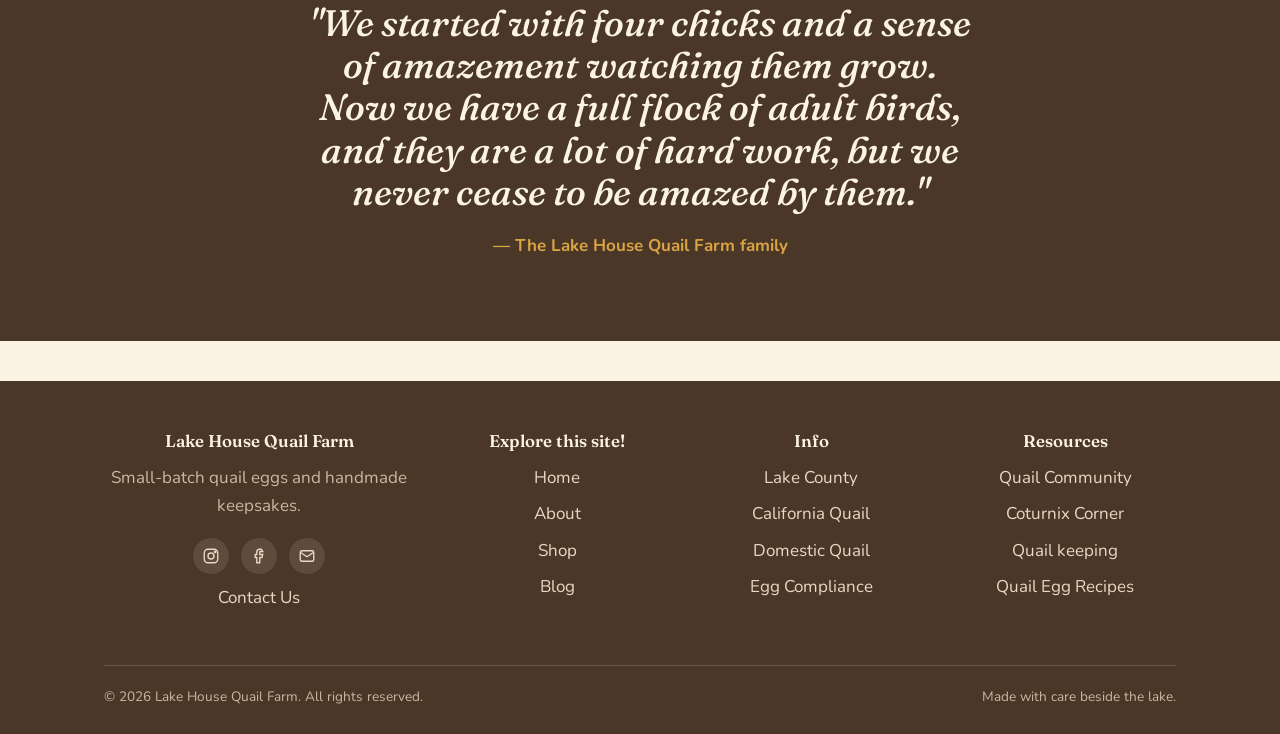
==== commit f017ad04: "Update farmers market dates: Fall Harvest Market (Nov 22) and Christmas Market (Dec 20) Replaces the" ====
--- a/index.html
+++ b/index.html
@@ -11,7 +11,7 @@
 <body>
 
 <div class="market-banner">
-  🥚 <strong>Next Farmers Market:</strong> Sunday, Sept&nbsp;20 &middot; 10am&ndash;2pm &middot; Tomato Festival &amp; Farmers Market (Bachelor Valley Grange), Upper Lake, CA &mdash; <a href="contact.html">see all market dates</a>
+  🥚 <strong>Next Farmers Market:</strong> Sunday, Nov&nbsp;22 &middot; 10am&ndash;1pm &middot; Fall Harvest Market (Bachelor Valley Grange), Upper Lake, CA &mdash; <a href="contact.html">see all market dates</a>
 </div>
 
 <header class="site-header">
@@ -166,7 +166,7 @@
       </div>
       <div style="flex:1; min-width:220px;">
         <h3 style="margin-bottom:4px;">Find us at the Farmers Market</h3>
-        <p class="small" style="margin:0;">Next up: <strong>Sunday, September 20th, 10am&ndash;2pm</strong> at the Tomato Festival and Farmers Market hosted by the <a href="https://www.bachelorvalleygrange.org/">Bachelor Valley Grange</a> in Upper Lake, California. Come say hello and meet the flock (in photo form &mdash; the quail stay home!).</p>
+        <p class="small" style="margin:0;">Next up: <strong>Sunday, November 22nd, 10am&ndash;1pm</strong> at the Fall Harvest Market hosted by the <a href="https://www.bachelorvalleygrange.org/">Bachelor Valley Grange</a> in Upper Lake, California. Then join us again on <strong>Sunday, December 20th</strong> for the Christmas Market! Come say hello and meet the flock (in photo form &mdash; the quail stay home!).</p>
       </div>
       <a href="https://www.bachelorvalleygrange.org/farmers-market" class="btn btn-sage">Market Schedule</a>
     </div>
